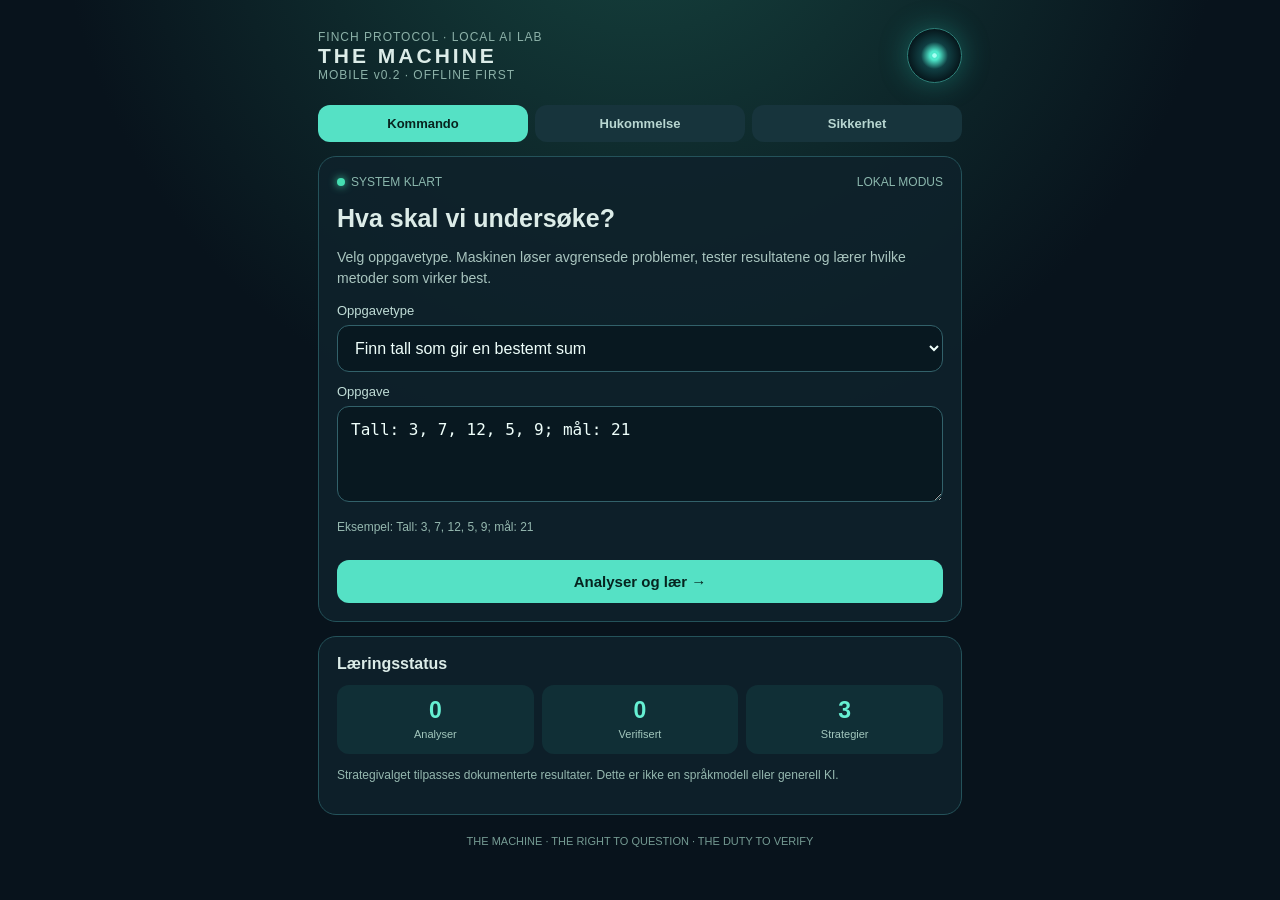
==== index.html @ 9ca45fcc "Add mobile command interface" ====
<!doctype html><html lang="no"><head><meta charset="utf-8"><meta name="viewport" content="width=device-width,initial-scale=1,viewport-fit=cover"><meta name="theme-color" content="#08131c"><title>THE MACHINE · Mobile</title><style>
:root{font-family:-apple-system,BlinkMacSystemFont,"Segoe UI",sans-serif;color:#dcece8;background:#08131c}*{box-sizing:border-box}body{margin:0;min-height:100dvh;background:radial-gradient(circle at 50% -15%,#16443f 0%,#08131c 48%)}main{max-width:680px;margin:auto;padding:28px 18px 35px}header{display:flex;align-items:center;justify-content:space-between;gap:12px;margin-bottom:22px}.brand{font-size:21px;font-weight:800;letter-spacing:3px}.sub{color:#8cb1a8;font-size:12px;letter-spacing:1px}.orb{width:55px;height:55px;border-radius:50%;background:radial-gradient(circle,#a5fff2 0 5%,#4ee8cb 7% 12%,#103f43 36%,#06171c 70%);box-shadow:0 0 28px #24c8b25a;border:1px solid #2e827b}.panel{background:#0e222bdf;border:1px solid #24525a;border-radius:18px;padding:18px;margin-bottom:14px}.status{display:flex;justify-content:space-between;align-items:center;color:#8bb7ad;font-size:12px;margin-bottom:15px}.dot{display:inline-block;width:8px;height:8px;border-radius:50%;background:#45dfb1;box-shadow:0 0 9px #45dfb1;margin-right:6px}h1{font-size:25px;margin:3px 0 10px}h2{font-size:16px;margin:0 0 12px}p{line-height:1.5;color:#a9c5bf;font-size:14px}label{display:block;color:#c0ddd7;font-size:13px;margin:12px 0 7px}textarea,select{width:100%;border:1px solid #32616a;border-radius:12px;background:#081820;color:#effffb;padding:13px;font-size:16px}textarea{min-height:96px;resize:vertical}button{border:0;border-radius:12px;background:#55e1c5;color:#06241f;padding:13px 16px;font-weight:750;font-size:15px;cursor:pointer}button.secondary{background:#1b3c43;color:#d6f8ef}button.danger{background:#442b33;color:#ffd6dc}button.full{width:100%;margin-top:12px}.tabs{display:flex;gap:7px;margin-bottom:14px}.tabs button{flex:1;font-size:13px;padding:11px 6px;background:#17343c;color:#b8d6d1}.tabs button.active{background:#55e1c5;color:#08241f}.hidden{display:none}.result{border-left:3px solid #55e1c5;padding:10px 13px;background:#102e35;border-radius:0 12px 12px 0;margin-top:15px;white-space:pre-wrap;line-height:1.5}.entry{padding:12px 0;border-top:1px solid #264851;overflow-wrap:anywhere}.stats{display:grid;grid-template-columns:repeat(3,1fr);gap:8px}.stat{text-align:center;background:#102f36;border-radius:12px;padding:12px 5px}.stat b{display:block;font-size:23px;color:#66f0d3}.stat span{font-size:11px;color:#a2c7bd}.row{display:flex;gap:8px;flex-wrap:wrap}.row button{flex:1}.hint{font-size:12px;color:#95b8af}footer{text-align:center;color:#759b93;font-size:11px;margin-top:20px}</style></head><body><main><header><div><div class="sub">FINCH PROTOCOL · LOCAL AI LAB</div><div class="brand">THE MACHINE</div><div class="sub">MOBILE v0.2 · OFFLINE FIRST</div></div><div class="orb"></div></header><nav class="tabs"><button class="active" data-tab="console">Kommando</button><button data-tab="memory">Hukommelse</button><button data-tab="safety">Sikkerhet</button></nav>
<section id="console"><div class="panel"><div class="status"><span><span class="dot"></span>SYSTEM KLART</span><span>LOKAL MODUS</span></div><h1>Hva skal vi undersøke?</h1><p>Velg oppgavetype. Maskinen løser avgrensede problemer, tester resultatene og lærer hvilke metoder som virker best.</p><label for="kind">Oppgavetype</label><select id="kind"><option value="sum">Finn tall som gir en bestemt sum</option><option value="sequence">Oppdag mønster i tallrekke</option></select><label for="task">Oppgave</label><textarea id="task" spellcheck="false">Tall: 3, 7, 12, 5, 9; mål: 21</textarea><p class="hint" id="example">Eksempel: Tall: 3, 7, 12, 5, 9; mål: 21</p><button class="full" id="solve">Analyser og lær →</button><div id="output" role="status" aria-live="polite"></div></div><div class="panel"><h2>Læringsstatus</h2><div class="stats"><div class="stat"><b id="attempts">0</b><span>Analyser</span></div><div class="stat"><b id="successes">0</b><span>Verifisert</span></div><div class="stat"><b id="methods">3</b><span>Strategier</span></div></div><p class="hint">Strategivalget tilpasses dokumenterte resultater. Dette er ikke en språkmodell eller generell KI.</p></div></section>
<section id="memory" class="hidden"><div class="panel"><h2>Erfaringsminne</h2><p>Lagres lokalt i nettleseren. Data kan forsvinne hvis nettstedsdata slettes.</p><div id="strategy"></div><h2>Siste oppgaver</h2><div id="history"></div><div class="row"><button class="secondary" id="export">Eksporter minne</button><button class="danger" id="reset">Nullstill</button></div></div></section><section id="safety" class="hidden"><div class="panel"><h2>Finch-protokollen</h2><p>✓ Ingen ekstern datainnsamling eller API-kall.</p><p>✓ Ingen kjøring av kode fra brukerens oppgaver.</p><p>✓ Ingen automatisk endring av programkoden.</p><p>✓ Løsninger verifiseres før de regnes som vellykkede.</p><p>✓ Ingen tilgang til kamera, mikrofon eller kontakter.</p><p>✓ Du styrer eksport og sletting av minne.</p><p>Dette er en enkel læringssimulator, ikke AGI.</p></div></section><footer>THE MACHINE · THE RIGHT TO QUESTION · THE DUTY TO VERIFY</footer></main><script src="app.js" defer></script></body></html>
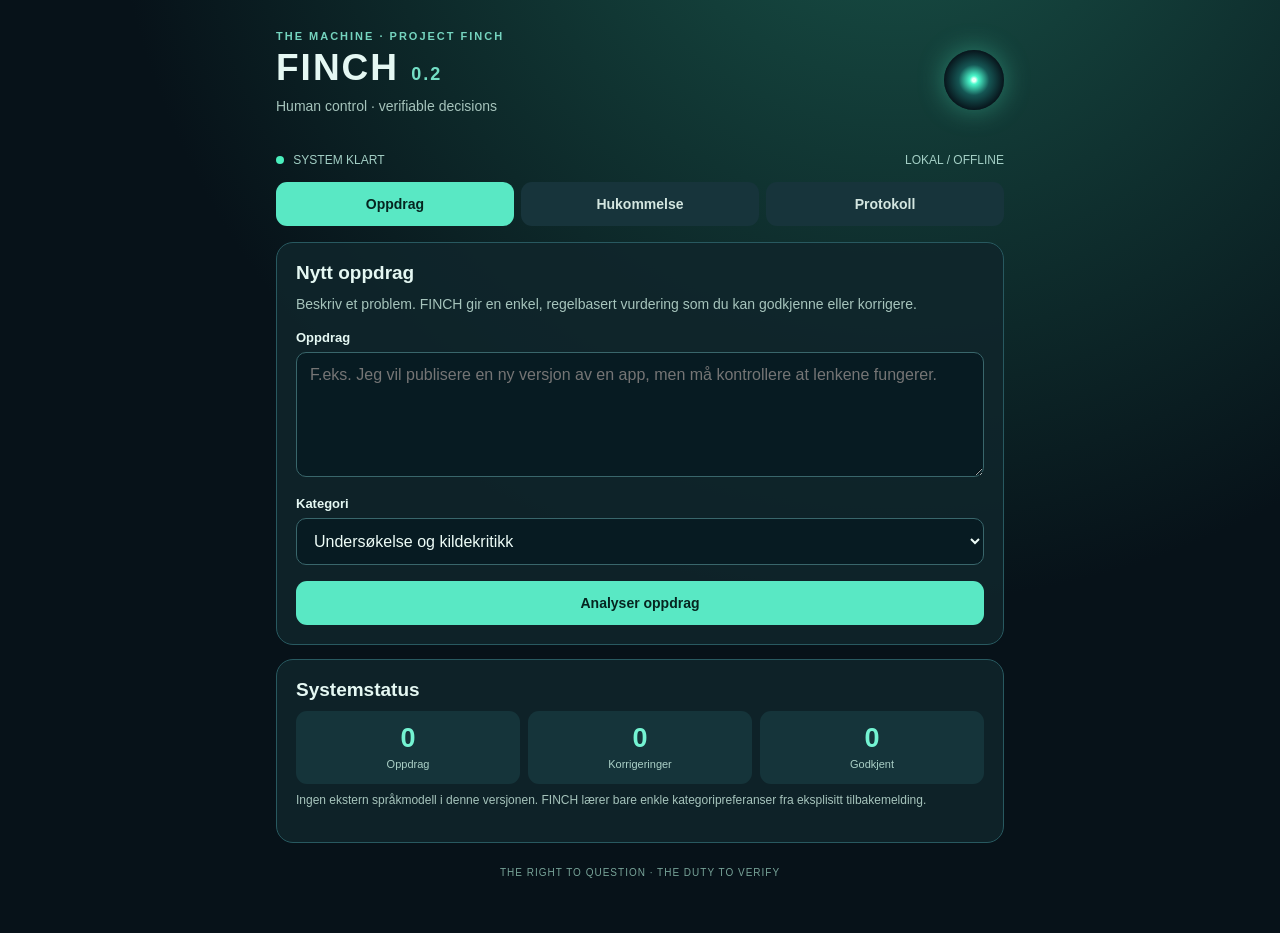
==== commit 3a7f20bf: "feat: PROJECT FINCH 0.2 mobile mission dashboard and feedback memory" ====
--- a/index.html
+++ b/index.html
@@ -1,4 +1,9 @@
-<!doctype html><html lang="no"><head><meta charset="utf-8"><meta name="viewport" content="width=device-width,initial-scale=1,viewport-fit=cover"><meta name="theme-color" content="#08131c"><title>THE MACHINE · Mobile</title><style>
-:root{font-family:-apple-system,BlinkMacSystemFont,"Segoe UI",sans-serif;color:#dcece8;background:#08131c}*{box-sizing:border-box}body{margin:0;min-height:100dvh;background:radial-gradient(circle at 50% -15%,#16443f 0%,#08131c 48%)}main{max-width:680px;margin:auto;padding:28px 18px 35px}header{display:flex;align-items:center;justify-content:space-between;gap:12px;margin-bottom:22px}.brand{font-size:21px;font-weight:800;letter-spacing:3px}.sub{color:#8cb1a8;font-size:12px;letter-spacing:1px}.orb{width:55px;height:55px;border-radius:50%;background:radial-gradient(circle,#a5fff2 0 5%,#4ee8cb 7% 12%,#103f43 36%,#06171c 70%);box-shadow:0 0 28px #24c8b25a;border:1px solid #2e827b}.panel{background:#0e222bdf;border:1px solid #24525a;border-radius:18px;padding:18px;margin-bottom:14px}.status{display:flex;justify-content:space-between;align-items:center;color:#8bb7ad;font-size:12px;margin-bottom:15px}.dot{display:inline-block;width:8px;height:8px;border-radius:50%;background:#45dfb1;box-shadow:0 0 9px #45dfb1;margin-right:6px}h1{font-size:25px;margin:3px 0 10px}h2{font-size:16px;margin:0 0 12px}p{line-height:1.5;color:#a9c5bf;font-size:14px}label{display:block;color:#c0ddd7;font-size:13px;margin:12px 0 7px}textarea,select{width:100%;border:1px solid #32616a;border-radius:12px;background:#081820;color:#effffb;padding:13px;font-size:16px}textarea{min-height:96px;resize:vertical}button{border:0;border-radius:12px;background:#55e1c5;color:#06241f;padding:13px 16px;font-weight:750;font-size:15px;cursor:pointer}button.secondary{background:#1b3c43;color:#d6f8ef}button.danger{background:#442b33;color:#ffd6dc}button.full{width:100%;margin-top:12px}.tabs{display:flex;gap:7px;margin-bottom:14px}.tabs button{flex:1;font-size:13px;padding:11px 6px;background:#17343c;color:#b8d6d1}.tabs button.active{background:#55e1c5;color:#08241f}.hidden{display:none}.result{border-left:3px solid #55e1c5;padding:10px 13px;background:#102e35;border-radius:0 12px 12px 0;margin-top:15px;white-space:pre-wrap;line-height:1.5}.entry{padding:12px 0;border-top:1px solid #264851;overflow-wrap:anywhere}.stats{display:grid;grid-template-columns:repeat(3,1fr);gap:8px}.stat{text-align:center;background:#102f36;border-radius:12px;padding:12px 5px}.stat b{display:block;font-size:23px;color:#66f0d3}.stat span{font-size:11px;color:#a2c7bd}.row{display:flex;gap:8px;flex-wrap:wrap}.row button{flex:1}.hint{font-size:12px;color:#95b8af}footer{text-align:center;color:#759b93;font-size:11px;margin-top:20px}</style></head><body><main><header><div><div class="sub">FINCH PROTOCOL · LOCAL AI LAB</div><div class="brand">THE MACHINE</div><div class="sub">MOBILE v0.2 · OFFLINE FIRST</div></div><div class="orb"></div></header><nav class="tabs"><button class="active" data-tab="console">Kommando</button><button data-tab="memory">Hukommelse</button><button data-tab="safety">Sikkerhet</button></nav>
-<section id="console"><div class="panel"><div class="status"><span><span class="dot"></span>SYSTEM KLART</span><span>LOKAL MODUS</span></div><h1>Hva skal vi undersøke?</h1><p>Velg oppgavetype. Maskinen løser avgrensede problemer, tester resultatene og lærer hvilke metoder som virker best.</p><label for="kind">Oppgavetype</label><select id="kind"><option value="sum">Finn tall som gir en bestemt sum</option><option value="sequence">Oppdag mønster i tallrekke</option></select><label for="task">Oppgave</label><textarea id="task" spellcheck="false">Tall: 3, 7, 12, 5, 9; mål: 21</textarea><p class="hint" id="example">Eksempel: Tall: 3, 7, 12, 5, 9; mål: 21</p><button class="full" id="solve">Analyser og lær →</button><div id="output" role="status" aria-live="polite"></div></div><div class="panel"><h2>Læringsstatus</h2><div class="stats"><div class="stat"><b id="attempts">0</b><span>Analyser</span></div><div class="stat"><b id="successes">0</b><span>Verifisert</span></div><div class="stat"><b id="methods">3</b><span>Strategier</span></div></div><p class="hint">Strategivalget tilpasses dokumenterte resultater. Dette er ikke en språkmodell eller generell KI.</p></div></section>
-<section id="memory" class="hidden"><div class="panel"><h2>Erfaringsminne</h2><p>Lagres lokalt i nettleseren. Data kan forsvinne hvis nettstedsdata slettes.</p><div id="strategy"></div><h2>Siste oppgaver</h2><div id="history"></div><div class="row"><button class="secondary" id="export">Eksporter minne</button><button class="danger" id="reset">Nullstill</button></div></div></section><section id="safety" class="hidden"><div class="panel"><h2>Finch-protokollen</h2><p>✓ Ingen ekstern datainnsamling eller API-kall.</p><p>✓ Ingen kjøring av kode fra brukerens oppgaver.</p><p>✓ Ingen automatisk endring av programkoden.</p><p>✓ Løsninger verifiseres før de regnes som vellykkede.</p><p>✓ Ingen tilgang til kamera, mikrofon eller kontakter.</p><p>✓ Du styrer eksport og sletting av minne.</p><p>Dette er en enkel læringssimulator, ikke AGI.</p></div></section><footer>THE MACHINE · THE RIGHT TO QUESTION · THE DUTY TO VERIFY</footer></main><script src="app.js" defer></script></body></html>+<!doctype html>
+<html lang="nb"><head><meta charset="utf-8"><meta name="viewport" content="width=device-width,initial-scale=1,viewport-fit=cover"><meta name="theme-color" content="#08131c"><meta name="apple-mobile-web-app-capable" content="yes"><title>PROJECT FINCH · The Machine</title><link rel="manifest" href="./manifest.webmanifest"><link rel="icon" href="./icon.svg"><link rel="stylesheet" href="./style.css"></head>
+<body><main><header><div><div class="eyebrow">THE MACHINE · PROJECT FINCH</div><h1>FINCH <span>0.2</span></h1><p class="muted">Human control · verifiable decisions</p></div><div class="orb" aria-hidden="true"></div></header>
+<div class="status"><span><i class="dot"></i> SYSTEM KLART</span><span>LOKAL / OFFLINE</span></div>
+<nav aria-label="Hovedmeny"><button data-tab="mission" class="active" aria-current="page">Oppdrag</button><button data-tab="memory">Hukommelse</button><button data-tab="protocol">Protokoll</button></nav>
+<section id="mission"><div class="panel"><h2>Nytt oppdrag</h2><p>Beskriv et problem. FINCH gir en enkel, regelbasert vurdering som du kan godkjenne eller korrigere.</p><label for="task">Oppdrag</label><textarea id="task" maxlength="1500" placeholder="F.eks. Jeg vil publisere en ny versjon av en app, men må kontrollere at lenkene fungerer."></textarea><label for="kind">Kategori</label><select id="kind"><option value="research">Undersøkelse og kildekritikk</option><option value="build">Programmering og publisering</option><option value="planning">Planlegging og prioritering</option><option value="security">Personvern og sikkerhet</option></select><button id="analyze" class="primary full">Analyser oppdrag</button><div id="analysis" aria-live="polite"></div></div><div class="panel"><h2>Systemstatus</h2><div class="stats"><div><strong id="statTasks">0</strong><small>Oppdrag</small></div><div><strong id="statFeedback">0</strong><small>Korrigeringer</small></div><div><strong id="statApproved">0</strong><small>Godkjent</small></div></div><p class="fine">Ingen ekstern språkmodell i denne versjonen. FINCH lærer bare enkle kategoripreferanser fra eksplisitt tilbakemelding.</p></div></section>
+<section id="memory" hidden><div class="panel"><h2>Beslutningslogg</h2><p>Lagres på denne enheten. Eksporter gjerne som sikkerhetskopi.</p><div id="log" class="log"></div><div class="actions"><button id="export" class="secondary">Eksporter JSON</button><button id="erase" class="danger">Slett lokalt minne</button></div><label for="importFile">Importer tidligere eksport</label><input type="file" id="importFile" accept="application/json,.json"></div></section>
+<section id="protocol" hidden><div class="panel"><h2>Finch-protokollen</h2><ol><li><strong>Menneskelig kontroll:</strong> FINCH foreslår, du bestemmer.</li><li><strong>Begrunnelse:</strong> Hvert forslag viser hvorfor det ble valgt.</li><li><strong>Usikkerhet:</strong> Begrensninger og manglende bevis oppgis.</li><li><strong>Korrigering:</strong> Tilbakemeldinger lagres og kan påvirke senere forslag.</li><li><strong>Ingen skjulte handlinger:</strong> Ingen nettverkskall, automatisk kodeendring eller tilgang til private kontoer.</li></ol><p class="fine">Dette er en lokal beslutningssimulator, ikke generell kunstig intelligens. Ikke legg inn passord eller sensitive personopplysninger.</p></div></section>
+<footer>THE RIGHT TO QUESTION · THE DUTY TO VERIFY</footer></main><script src="./app.js" defer></script></body></html>
--- a/style.css
+++ b/style.css
@@ -0,0 +1 @@
+:root{font-family:-apple-system,BlinkMacSystemFont,"Segoe UI",sans-serif;color:#e5f8f3;background:#071219}*{box-sizing:border-box}body{margin:0;min-height:100dvh;background:radial-gradient(circle at 70% -20%,#195449,#071219 55%)}main{max-width:760px;margin:0 auto;padding:30px 16px 55px}header{display:flex;align-items:center;justify-content:space-between;margin-bottom:22px}.eyebrow{color:#75d4bf;font-size:11px;letter-spacing:2px;font-weight:700}h1{font-size:37px;letter-spacing:2px;margin:5px 0}h1 span{font-size:18px;color:#74dec5}.muted,p{color:#a6c4bc;line-height:1.55}.orb{height:60px;width:60px;border-radius:50%;flex-shrink:0;background:radial-gradient(circle,#e7fff7 0 4%,#4af8cb 10%,#155654 36%,#071219 72%);box-shadow:0 0 27px #4ee9bc66}.status{display:flex;justify-content:space-between;font-size:12px;color:#a3cfc5;margin-bottom:15px}.dot{display:inline-block;width:8px;height:8px;border-radius:50%;background:#4aefbd;margin-right:6px}nav{display:flex;gap:7px;margin-bottom:16px}button{font:inherit;font-size:14px;font-weight:700;border:0;border-radius:11px;padding:13px 14px;cursor:pointer;min-height:44px}nav button{flex:1;background:#17343b;color:#d3e6e0;padding:12px 3px}nav button.active,button.primary{background:#59e8c4;color:#062520}button.secondary{background:#1b4148;color:#d8f7ef}button.danger{background:#482b35;color:#ffe4e7}button:focus-visible,textarea:focus-visible,select:focus-visible,input:focus-visible{outline:2px solid #afffe5;outline-offset:2px}.full{width:100%;margin-top:16px}.panel{border:1px solid #285960;background:#10262bdc;border-radius:17px;padding:19px;margin-bottom:14px}h2{font-size:19px;margin:0 0 10px}p{font-size:14px;margin:7px 0 13px}label{display:block;font-size:13px;font-weight:700;margin:15px 0 7px}textarea,select,input[type=file]{width:100%;border:1px solid #39666b;background:#071b22;color:#eefdf8;border-radius:10px;padding:13px;font:inherit;font-size:16px}textarea{min-height:125px;resize:vertical}.stats{display:grid;grid-template-columns:repeat(3,1fr);gap:8px}.stats div{background:#15343a;border-radius:11px;padding:12px 6px;text-align:center}.stats strong{font-size:27px;color:#74f3d2;display:block}.stats small{font-size:11px;color:#abd0c7}.fine{font-size:12px}.result{background:#14383e;border-left:3px solid #60efc6;border-radius:0 12px 12px 0;padding:14px;margin-top:16px}.result h3{margin:0 0 8px;font-size:16px}.result p{margin:6px 0}.actions{display:flex;gap:8px;flex-wrap:wrap;margin-top:13px}.actions button{flex:1}.log-entry{border-top:1px solid #315159;padding:13px 0;overflow-wrap:anywhere}.log-entry h3{font-size:15px;margin:0 0 5px}.log-entry p{margin:3px 0}.tag{font-size:12px;color:#6ce3c6}.empty{padding:14px 0;color:#a9c8c0}ol{padding-left:21px;line-height:1.65;color:#c8e3dc}li{margin-bottom:10px}footer{text-align:center;font-size:10px;letter-spacing:1px;color:#78a499;margin-top:24px}@media(max-width:380px){main{padding:18px 12px}h1{font-size:29px}.orb{height:47px;width:47px}}
